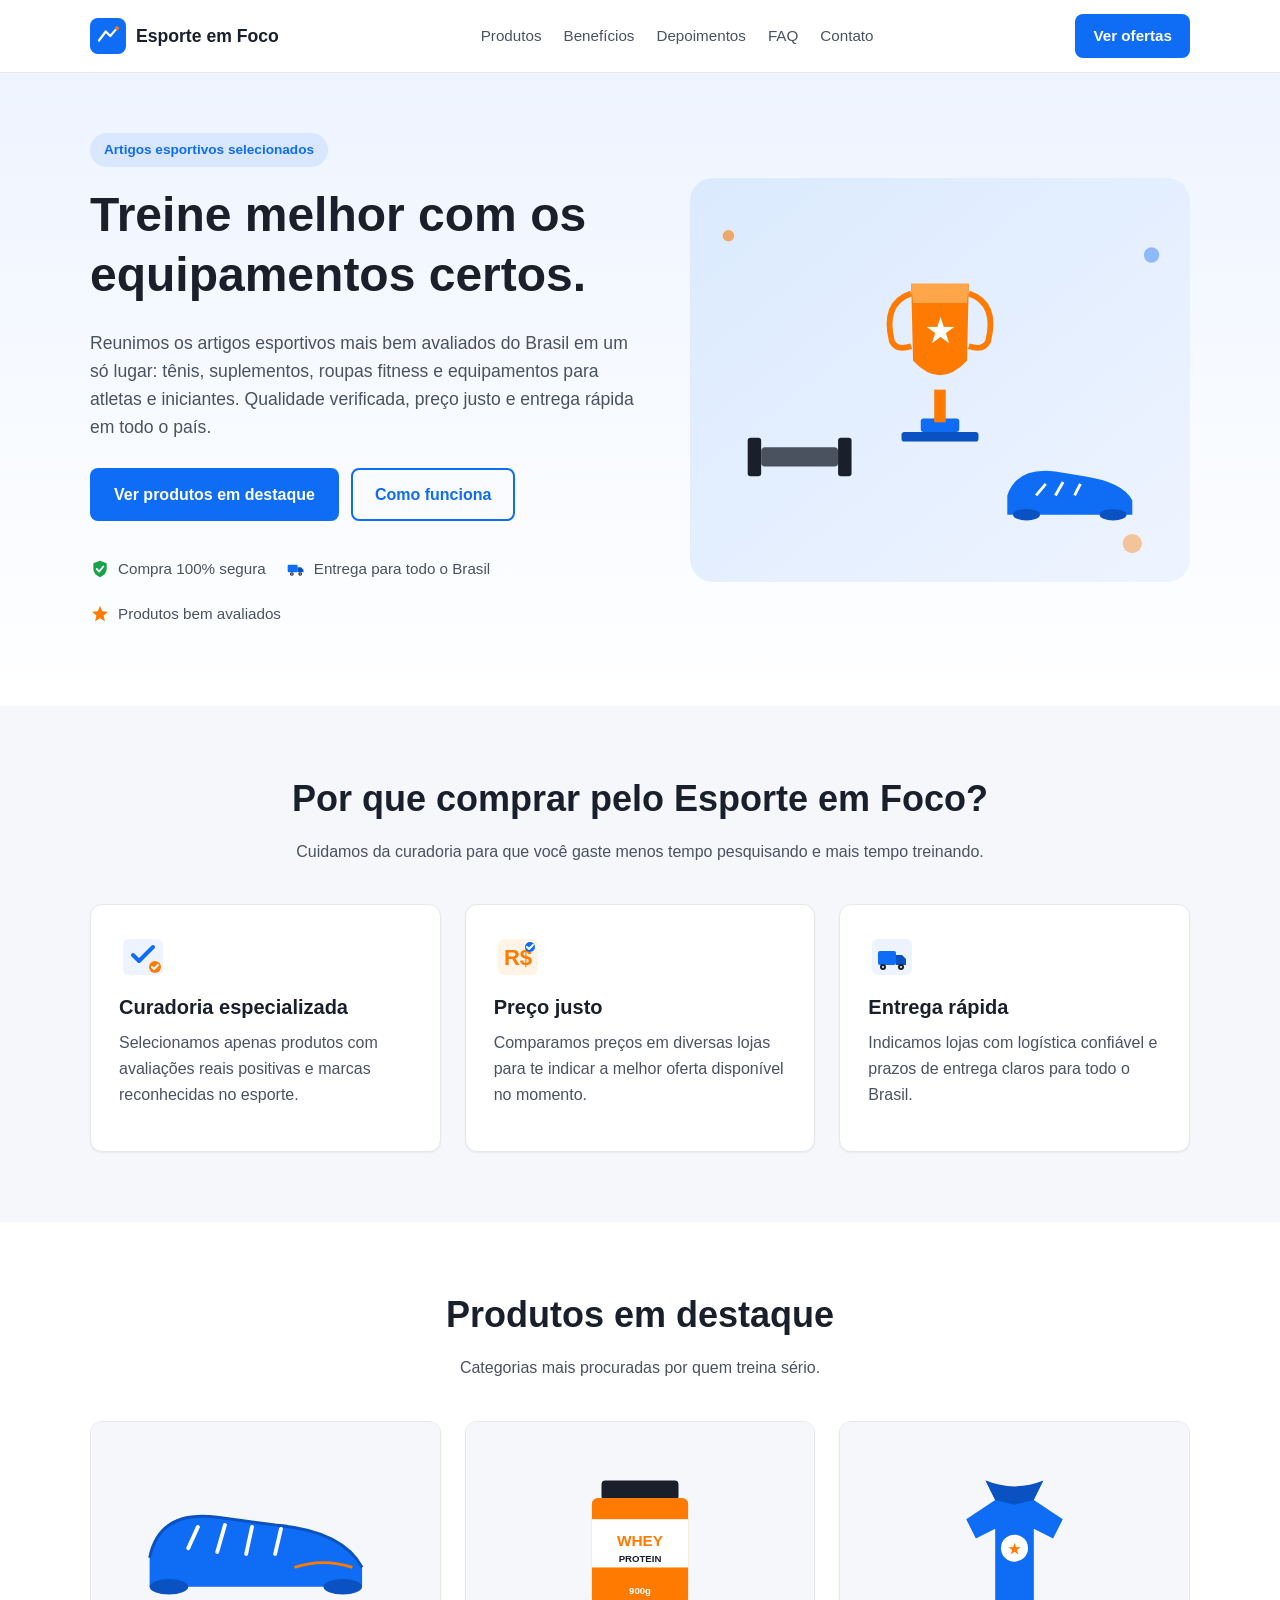
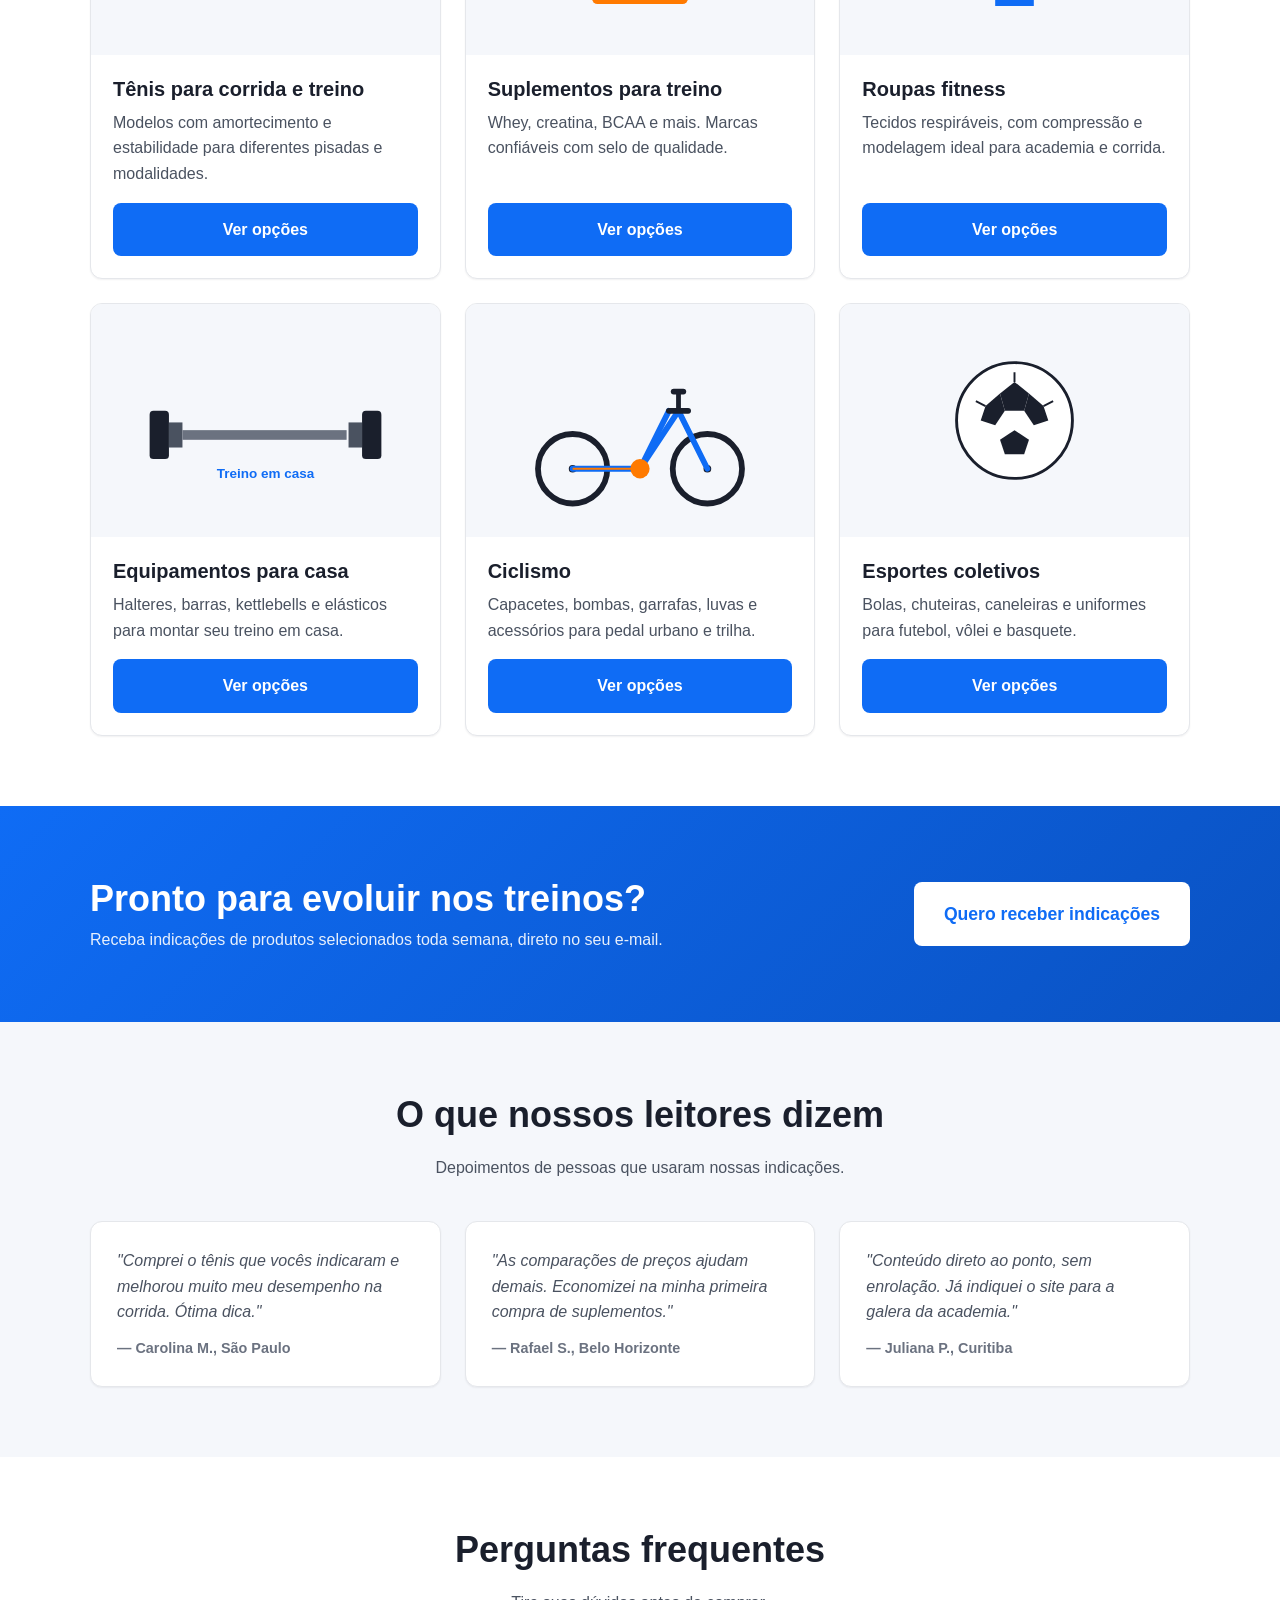
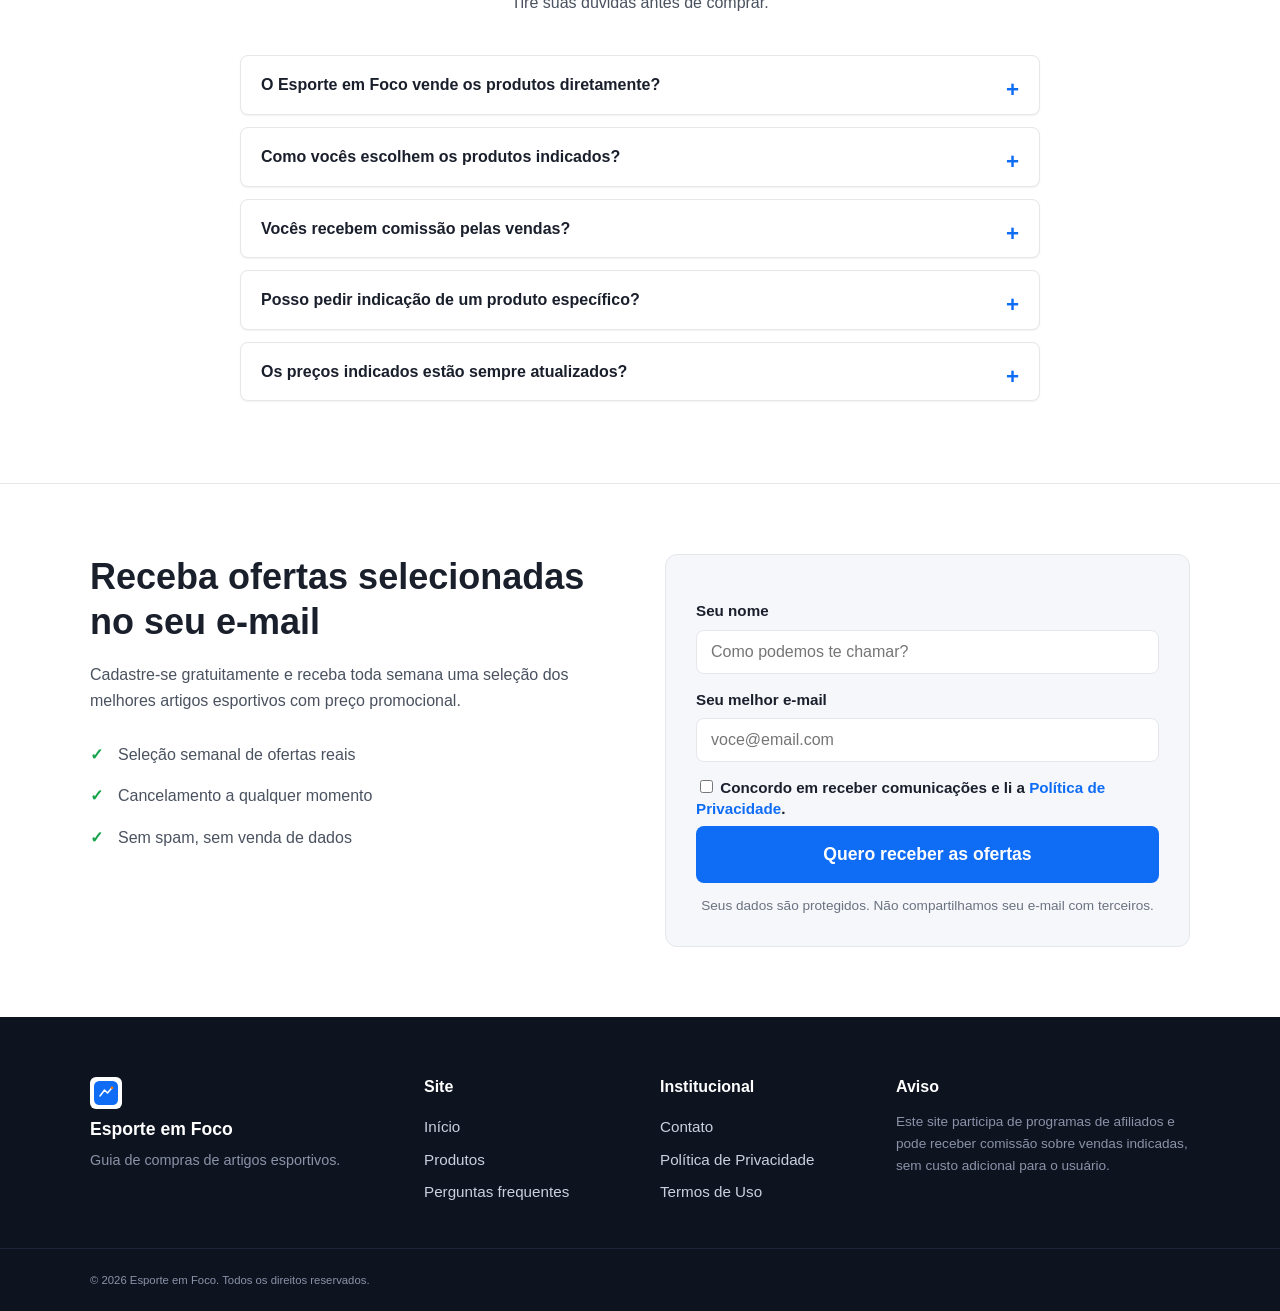
==== index.html @ 02af9ff3 "first version" ====
<!DOCTYPE html>
<html lang="pt-BR">
<head>
    <meta charset="UTF-8">
    <meta name="viewport" content="width=device-width, initial-scale=1.0">
    <meta name="description" content="Encontre os melhores artigos esportivos com qualidade, preço justo e entrega rápida. Tênis, suplementos, roupas fitness e equipamentos para atletas e iniciantes.">
    <meta name="keywords" content="artigos esportivos, tênis esportivo, suplementos, roupas fitness, equipamentos academia, material esportivo">
    <meta name="author" content="Esporte em Foco">
    <meta name="robots" content="index, follow">

    <meta property="og:title" content="Esporte em Foco — Artigos Esportivos com Qualidade e Preço Justo">
    <meta property="og:description" content="Tudo o que você precisa para treinar melhor. Tênis, suplementos, roupas fitness e equipamentos selecionados.">
    <meta property="og:type" content="website">
    <meta property="og:locale" content="pt_BR">

    <title>Esporte em Foco — Artigos Esportivos com Qualidade e Preço Justo</title>

    <link rel="icon" type="image/svg+xml" href="assets/images/favicon.svg">
    <link rel="stylesheet" href="assets/css/style.css">
</head>
<body>

    <header class="site-header">
        <div class="container header-inner">
            <a href="index.html" class="brand" aria-label="Esporte em Foco — página inicial">
                <img src="assets/images/logo.svg" alt="" class="brand-logo" width="36" height="36">
                <span class="brand-name">Esporte em Foco</span>
            </a>
            <nav class="main-nav" aria-label="Navegação principal">
                <a href="#produtos">Produtos</a>
                <a href="#beneficios">Benefícios</a>
                <a href="#depoimentos">Depoimentos</a>
                <a href="#faq">FAQ</a>
                <a href="contato.html">Contato</a>
            </nav>
            <a href="#produtos" class="btn btn-primary btn-sm header-cta">Ver ofertas</a>
        </div>
    </header>

    <main>

        <section class="hero">
            <div class="container hero-inner">
                <div class="hero-text">
                    <span class="eyebrow">Artigos esportivos selecionados</span>
                    <h1>Treine melhor com os equipamentos certos.</h1>
                    <p class="hero-subtitle">
                        Reunimos os artigos esportivos mais bem avaliados do Brasil em um só lugar:
                        tênis, suplementos, roupas fitness e equipamentos para atletas e iniciantes.
                        Qualidade verificada, preço justo e entrega rápida em todo o país.
                    </p>
                    <div class="hero-actions">
                        <a href="#produtos" class="btn btn-primary">Ver produtos em destaque</a>
                        <a href="#beneficios" class="btn btn-ghost">Como funciona</a>
                    </div>
                    <ul class="hero-badges">
                        <li>
                            <img src="assets/images/badge-shield.svg" alt="" width="20" height="20">
                            Compra 100% segura
                        </li>
                        <li>
                            <img src="assets/images/badge-truck.svg" alt="" width="20" height="20">
                            Entrega para todo o Brasil
                        </li>
                        <li>
                            <img src="assets/images/badge-star.svg" alt="" width="20" height="20">
                            Produtos bem avaliados
                        </li>
                    </ul>
                </div>
                <div class="hero-image" aria-hidden="true">
                    <img src="assets/images/hero-illustration.svg" alt="" width="520" height="420">
                </div>
            </div>
        </section>

        <section id="beneficios" class="benefits">
            <div class="container">
                <div class="section-head">
                    <h2>Por que comprar pelo Esporte em Foco?</h2>
                    <p>Cuidamos da curadoria para que você gaste menos tempo pesquisando e mais tempo treinando.</p>
                </div>
                <div class="grid grid-3">
                    <article class="card">
                        <img src="assets/images/icon-curadoria.svg" alt="" class="card-icon" width="48" height="48">
                        <h3>Curadoria especializada</h3>
                        <p>Selecionamos apenas produtos com avaliações reais positivas e marcas reconhecidas no esporte.</p>
                    </article>
                    <article class="card">
                        <img src="assets/images/icon-preco.svg" alt="" class="card-icon" width="48" height="48">
                        <h3>Preço justo</h3>
                        <p>Comparamos preços em diversas lojas para te indicar a melhor oferta disponível no momento.</p>
                    </article>
                    <article class="card">
                        <img src="assets/images/icon-entrega.svg" alt="" class="card-icon" width="48" height="48">
                        <h3>Entrega rápida</h3>
                        <p>Indicamos lojas com logística confiável e prazos de entrega claros para todo o Brasil.</p>
                    </article>
                </div>
            </div>
        </section>

        <section id="produtos" class="products">
            <div class="container">
                <div class="section-head">
                    <h2>Produtos em destaque</h2>
                    <p>Categorias mais procuradas por quem treina sério.</p>
                </div>
                <div class="grid grid-3">
                    <article class="product-card">
                        <div class="product-image">
                            <img src="assets/images/product-tenis.svg" alt="Ilustração de tênis esportivo" width="320" height="200">
                        </div>
                        <div class="product-body">
                            <h3>Tênis para corrida e treino</h3>
                            <p>Modelos com amortecimento e estabilidade para diferentes pisadas e modalidades.</p>
                            <a href="#contato" class="btn btn-primary btn-block">Ver opções</a>
                        </div>
                    </article>
                    <article class="product-card">
                        <div class="product-image">
                            <img src="assets/images/product-suplemento.svg" alt="Ilustração de pote de suplemento" width="320" height="200">
                        </div>
                        <div class="product-body">
                            <h3>Suplementos para treino</h3>
                            <p>Whey, creatina, BCAA e mais. Marcas confiáveis com selo de qualidade.</p>
                            <a href="#contato" class="btn btn-primary btn-block">Ver opções</a>
                        </div>
                    </article>
                    <article class="product-card">
                        <div class="product-image">
                            <img src="assets/images/product-roupa.svg" alt="Ilustração de camiseta esportiva" width="320" height="200">
                        </div>
                        <div class="product-body">
                            <h3>Roupas fitness</h3>
                            <p>Tecidos respiráveis, com compressão e modelagem ideal para academia e corrida.</p>
                            <a href="#contato" class="btn btn-primary btn-block">Ver opções</a>
                        </div>
                    </article>
                    <article class="product-card">
                        <div class="product-image">
                            <img src="assets/images/product-halter.svg" alt="Ilustração de halter" width="320" height="200">
                        </div>
                        <div class="product-body">
                            <h3>Equipamentos para casa</h3>
                            <p>Halteres, barras, kettlebells e elásticos para montar seu treino em casa.</p>
                            <a href="#contato" class="btn btn-primary btn-block">Ver opções</a>
                        </div>
                    </article>
                    <article class="product-card">
                        <div class="product-image">
                            <img src="assets/images/product-bike.svg" alt="Ilustração de bicicleta" width="320" height="200">
                        </div>
                        <div class="product-body">
                            <h3>Ciclismo</h3>
                            <p>Capacetes, bombas, garrafas, luvas e acessórios para pedal urbano e trilha.</p>
                            <a href="#contato" class="btn btn-primary btn-block">Ver opções</a>
                        </div>
                    </article>
                    <article class="product-card">
                        <div class="product-image">
                            <img src="assets/images/product-bola.svg" alt="Ilustração de bola esportiva" width="320" height="200">
                        </div>
                        <div class="product-body">
                            <h3>Esportes coletivos</h3>
                            <p>Bolas, chuteiras, caneleiras e uniformes para futebol, vôlei e basquete.</p>
                            <a href="#contato" class="btn btn-primary btn-block">Ver opções</a>
                        </div>
                    </article>
                </div>
            </div>
        </section>

        <section class="cta-banner">
            <div class="container cta-inner">
                <div>
                    <h2>Pronto para evoluir nos treinos?</h2>
                    <p>Receba indicações de produtos selecionados toda semana, direto no seu e-mail.</p>
                </div>
                <a href="#contato" class="btn btn-primary btn-lg">Quero receber indicações</a>
            </div>
        </section>

        <section id="depoimentos" class="testimonials">
            <div class="container">
                <div class="section-head">
                    <h2>O que nossos leitores dizem</h2>
                    <p>Depoimentos de pessoas que usaram nossas indicações.</p>
                </div>
                <div class="grid grid-3">
                    <blockquote class="testimonial">
                        <p>"Comprei o tênis que vocês indicaram e melhorou muito meu desempenho na corrida. Ótima dica."</p>
                        <footer>— Carolina M., São Paulo</footer>
                    </blockquote>
                    <blockquote class="testimonial">
                        <p>"As comparações de preços ajudam demais. Economizei na minha primeira compra de suplementos."</p>
                        <footer>— Rafael S., Belo Horizonte</footer>
                    </blockquote>
                    <blockquote class="testimonial">
                        <p>"Conteúdo direto ao ponto, sem enrolação. Já indiquei o site para a galera da academia."</p>
                        <footer>— Juliana P., Curitiba</footer>
                    </blockquote>
                </div>
            </div>
        </section>

        <section id="faq" class="faq">
            <div class="container">
                <div class="section-head">
                    <h2>Perguntas frequentes</h2>
                    <p>Tire suas dúvidas antes de comprar.</p>
                </div>
                <div class="faq-list">
                    <details>
                        <summary>O Esporte em Foco vende os produtos diretamente?</summary>
                        <p>Não. Funcionamos como um guia de compras: indicamos lojas parceiras confiáveis. A compra é feita no site da loja escolhida, com toda a segurança e garantia oferecida por ela.</p>
                    </details>
                    <details>
                        <summary>Como vocês escolhem os produtos indicados?</summary>
                        <p>Avaliamos reputação da marca, avaliações de outros consumidores, custo-benefício e prazo de entrega. Apenas produtos que passam por esses critérios entram na nossa lista.</p>
                    </details>
                    <details>
                        <summary>Vocês recebem comissão pelas vendas?</summary>
                        <p>Sim. Quando você compra através de um de nossos links, podemos receber uma comissão da loja parceira, sem custo adicional para você. Isso nos ajuda a manter o site atualizado.</p>
                    </details>
                    <details>
                        <summary>Posso pedir indicação de um produto específico?</summary>
                        <p>Pode sim. Use a nossa <a href="contato.html">página de contato</a> para enviar sua dúvida ou pedido. Respondemos em até dois dias úteis.</p>
                    </details>
                    <details>
                        <summary>Os preços indicados estão sempre atualizados?</summary>
                        <p>Atualizamos com frequência, mas o preço final pode mudar conforme estoque e promoções da loja. Sempre confirme o valor antes de finalizar a compra.</p>
                    </details>
                </div>
            </div>
        </section>

        <section id="contato" class="lead-form">
            <div class="container lead-form-inner">
                <div class="lead-form-text">
                    <h2>Receba ofertas selecionadas no seu e-mail</h2>
                    <p>Cadastre-se gratuitamente e receba toda semana uma seleção dos melhores artigos esportivos com preço promocional.</p>
                    <ul class="checklist">
                        <li>Seleção semanal de ofertas reais</li>
                        <li>Cancelamento a qualquer momento</li>
                        <li>Sem spam, sem venda de dados</li>
                    </ul>
                </div>
                <form class="lead-form-fields" id="leadForm" novalidate>
                    <label for="nome">Seu nome</label>
                    <input type="text" id="nome" name="nome" placeholder="Como podemos te chamar?" required>

                    <label for="email">Seu melhor e-mail</label>
                    <input type="email" id="email" name="email" placeholder="voce@email.com" required>

                    <label class="consent">
                        <input type="checkbox" id="consent" name="consent" required>
                        <span>Concordo em receber comunicações e li a <a href="politica-de-privacidade.html">Política de Privacidade</a>.</span>
                    </label>

                    <button type="submit" class="btn btn-primary btn-block btn-lg">Quero receber as ofertas</button>
                    <p class="form-note">Seus dados são protegidos. Não compartilhamos seu e-mail com terceiros.</p>
                </form>
            </div>
        </section>

    </main>

    <footer class="site-footer">
        <div class="container footer-inner">
            <div class="footer-brand">
                <img src="assets/images/logo.svg" alt="" width="32" height="32">
                <span>Esporte em Foco</span>
                <p class="footer-tag">Guia de compras de artigos esportivos.</p>
            </div>
            <div class="footer-links">
                <h4>Site</h4>
                <a href="index.html">Início</a>
                <a href="#produtos">Produtos</a>
                <a href="#faq">Perguntas frequentes</a>
            </div>
            <div class="footer-links">
                <h4>Institucional</h4>
                <a href="contato.html">Contato</a>
                <a href="politica-de-privacidade.html">Política de Privacidade</a>
                <a href="termos-de-uso.html">Termos de Uso</a>
            </div>
            <div class="footer-links">
                <h4>Aviso</h4>
                <p class="footer-disclaimer">Este site participa de programas de afiliados e pode receber comissão sobre vendas indicadas, sem custo adicional para o usuário.</p>
            </div>
        </div>
        <div class="footer-bottom">
            <div class="container">
                <small>&copy; <span id="year">2026</span> Esporte em Foco. Todos os direitos reservados.</small>
            </div>
        </div>
    </footer>

    <script src="assets/js/main.js"></script>
</body>
</html>
---- assets/css/style.css ----
:root {
    --color-primary: #0f6cf5;
    --color-primary-dark: #0a52c2;
    --color-accent: #ff7a00;
    --color-text: #1a1f2c;
    --color-text-soft: #4a5260;
    --color-muted: #6b7280;
    --color-bg: #ffffff;
    --color-bg-alt: #f5f7fb;
    --color-border: #e5e7eb;
    --color-success: #16a34a;
    --shadow-sm: 0 1px 2px rgba(15, 23, 42, 0.06);
    --shadow-md: 0 6px 20px rgba(15, 23, 42, 0.08);
    --radius: 12px;
    --radius-sm: 8px;
    --container: 1140px;
    --font-sans: -apple-system, BlinkMacSystemFont, "Segoe UI", Roboto, Oxygen, Ubuntu, Cantarell, "Helvetica Neue", Arial, sans-serif;
}

* {
    box-sizing: border-box;
}

html {
    scroll-behavior: smooth;
}

body {
    margin: 0;
    font-family: var(--font-sans);
    color: var(--color-text);
    background: var(--color-bg);
    line-height: 1.6;
    -webkit-font-smoothing: antialiased;
}

img {
    max-width: 100%;
    height: auto;
    display: block;
}

a {
    color: var(--color-primary);
    text-decoration: none;
}

a:hover {
    text-decoration: underline;
}

h1, h2, h3, h4 {
    color: var(--color-text);
    line-height: 1.25;
    margin: 0 0 0.5em;
}

h1 { font-size: clamp(2rem, 4vw, 3rem); }
h2 { font-size: clamp(1.6rem, 3vw, 2.25rem); }
h3 { font-size: 1.25rem; }

p {
    margin: 0 0 1em;
    color: var(--color-text-soft);
}

.container {
    width: 100%;
    max-width: var(--container);
    margin: 0 auto;
    padding: 0 20px;
}

/* ============ Buttons ============ */
.btn {
    display: inline-block;
    padding: 12px 22px;
    border-radius: var(--radius-sm);
    font-weight: 600;
    text-align: center;
    cursor: pointer;
    border: 2px solid transparent;
    transition: transform 0.1s ease, box-shadow 0.2s ease, background 0.2s ease;
    font-size: 1rem;
}

.btn:hover { text-decoration: none; }

.btn-primary {
    background: var(--color-primary);
    color: #fff;
}

.btn-primary:hover {
    background: var(--color-primary-dark);
    box-shadow: var(--shadow-md);
}

.btn-ghost {
    background: transparent;
    color: var(--color-primary);
    border-color: var(--color-primary);
}

.btn-ghost:hover {
    background: var(--color-primary);
    color: #fff;
}

.btn-block { display: block; width: 100%; }
.btn-sm { padding: 8px 16px; font-size: 0.95rem; }
.btn-lg { padding: 16px 28px; font-size: 1.1rem; }

/* ============ Header ============ */
.site-header {
    position: sticky;
    top: 0;
    background: rgba(255, 255, 255, 0.95);
    backdrop-filter: blur(8px);
    border-bottom: 1px solid var(--color-border);
    z-index: 50;
}

.header-inner {
    display: flex;
    align-items: center;
    justify-content: space-between;
    gap: 16px;
    padding-top: 14px;
    padding-bottom: 14px;
}

.brand {
    display: flex;
    align-items: center;
    gap: 10px;
    color: var(--color-text);
    font-weight: 700;
    font-size: 1.1rem;
}

.brand:hover { text-decoration: none; }

.main-nav {
    display: flex;
    gap: 22px;
}

.main-nav a {
    color: var(--color-text-soft);
    font-weight: 500;
    font-size: 0.95rem;
}

.main-nav a:hover { color: var(--color-primary); }

@media (max-width: 768px) {
    .main-nav { display: none; }
}

/* ============ Hero ============ */
.hero {
    padding: 60px 0 80px;
    background: linear-gradient(180deg, #eef4ff 0%, #ffffff 100%);
}

.hero-inner {
    display: grid;
    grid-template-columns: 1.1fr 1fr;
    gap: 50px;
    align-items: center;
}

.eyebrow {
    display: inline-block;
    background: rgba(15, 108, 245, 0.1);
    color: var(--color-primary);
    padding: 6px 14px;
    border-radius: 999px;
    font-weight: 600;
    font-size: 0.85rem;
    margin-bottom: 18px;
}

.hero-subtitle {
    font-size: 1.1rem;
    color: var(--color-text-soft);
    max-width: 560px;
}

.hero-actions {
    display: flex;
    gap: 12px;
    margin-top: 26px;
    flex-wrap: wrap;
}

.hero-badges {
    list-style: none;
    padding: 0;
    margin: 36px 0 0;
    display: flex;
    flex-wrap: wrap;
    gap: 20px;
    color: var(--color-text-soft);
    font-size: 0.95rem;
}

.hero-badges li {
    display: flex;
    align-items: center;
    gap: 8px;
}

.hero-image img {
    width: 100%;
    max-width: 520px;
    margin-left: auto;
}

@media (max-width: 900px) {
    .hero-inner {
        grid-template-columns: 1fr;
        gap: 30px;
    }
    .hero-image img { margin: 0 auto; }
}

/* ============ Section heads ============ */
.section-head {
    text-align: center;
    max-width: 720px;
    margin: 0 auto 40px;
}

section {
    padding: 70px 0;
}

/* ============ Grids ============ */
.grid {
    display: grid;
    gap: 24px;
}

.grid-3 {
    grid-template-columns: repeat(3, 1fr);
}

@media (max-width: 900px) {
    .grid-3 { grid-template-columns: repeat(2, 1fr); }
}

@media (max-width: 600px) {
    .grid-3 { grid-template-columns: 1fr; }
}

/* ============ Cards (benefits) ============ */
.benefits { background: var(--color-bg-alt); }

.card {
    background: #fff;
    padding: 28px;
    border-radius: var(--radius);
    box-shadow: var(--shadow-sm);
    border: 1px solid var(--color-border);
}

.card-icon { margin-bottom: 14px; }

/* ============ Product cards ============ */
.product-card {
    background: #fff;
    border-radius: var(--radius);
    overflow: hidden;
    border: 1px solid var(--color-border);
    box-shadow: var(--shadow-sm);
    display: flex;
    flex-direction: column;
    transition: transform 0.15s ease, box-shadow 0.2s ease;
}

.product-card:hover {
    transform: translateY(-4px);
    box-shadow: var(--shadow-md);
}

.product-image {
    background: var(--color-bg-alt);
    aspect-ratio: 16 / 10;
    display: flex;
    align-items: center;
    justify-content: center;
    padding: 20px;
}

.product-image img { max-height: 100%; }

.product-body {
    padding: 22px;
    display: flex;
    flex-direction: column;
    flex: 1;
}

.product-body h3 { margin-bottom: 8px; }
.product-body p { flex: 1; }

/* ============ CTA banner ============ */
.cta-banner {
    background: linear-gradient(135deg, var(--color-primary) 0%, #0a52c2 100%);
    color: #fff;
}

.cta-inner {
    display: flex;
    align-items: center;
    justify-content: space-between;
    gap: 30px;
    flex-wrap: wrap;
}

.cta-banner h2, .cta-banner p { color: #fff; }
.cta-banner h2 { margin-bottom: 6px; }
.cta-banner p { margin: 0; opacity: 0.9; }

.cta-banner .btn-primary {
    background: #fff;
    color: var(--color-primary);
}

.cta-banner .btn-primary:hover {
    background: var(--color-bg-alt);
}

/* ============ Testimonials ============ */
.testimonials { background: var(--color-bg-alt); }

.testimonial {
    background: #fff;
    margin: 0;
    padding: 26px;
    border-radius: var(--radius);
    border: 1px solid var(--color-border);
    box-shadow: var(--shadow-sm);
}

.testimonial p {
    font-style: italic;
    margin-bottom: 12px;
}

.testimonial footer {
    color: var(--color-muted);
    font-size: 0.9rem;
    font-weight: 600;
}

/* ============ FAQ ============ */
.faq-list {
    max-width: 800px;
    margin: 0 auto;
}

.faq-list details {
    background: #fff;
    border: 1px solid var(--color-border);
    border-radius: var(--radius-sm);
    padding: 16px 20px;
    margin-bottom: 12px;
    box-shadow: var(--shadow-sm);
}

.faq-list summary {
    cursor: pointer;
    font-weight: 600;
    color: var(--color-text);
    list-style: none;
    position: relative;
    padding-right: 28px;
}

.faq-list summary::after {
    content: "+";
    position: absolute;
    right: 0;
    top: 0;
    font-size: 1.4rem;
    color: var(--color-primary);
    transition: transform 0.2s ease;
}

.faq-list details[open] summary::after {
    content: "−";
}

.faq-list details p {
    margin-top: 12px;
    margin-bottom: 0;
}

/* ============ Lead form ============ */
.lead-form {
    background: #fff;
    border-top: 1px solid var(--color-border);
}

.lead-form-inner {
    display: grid;
    grid-template-columns: 1fr 1fr;
    gap: 50px;
    align-items: start;
}

@media (max-width: 800px) {
    .lead-form-inner { grid-template-columns: 1fr; gap: 30px; }
}

.checklist {
    list-style: none;
    padding: 0;
    margin: 20px 0 0;
}

.checklist li {
    padding: 8px 0 8px 28px;
    position: relative;
    color: var(--color-text-soft);
}

.checklist li::before {
    content: "✓";
    position: absolute;
    left: 0;
    top: 8px;
    color: var(--color-success);
    font-weight: 700;
}

.lead-form-fields {
    background: var(--color-bg-alt);
    padding: 30px;
    border-radius: var(--radius);
    border: 1px solid var(--color-border);
}

.lead-form-fields label {
    display: block;
    font-weight: 600;
    color: var(--color-text);
    margin: 14px 0 6px;
    font-size: 0.95rem;
}

.lead-form-fields input[type="text"],
.lead-form-fields input[type="email"] {
    width: 100%;
    padding: 12px 14px;
    border: 1px solid var(--color-border);
    border-radius: var(--radius-sm);
    font-size: 1rem;
    font-family: inherit;
}

.lead-form-fields input:focus {
    outline: none;
    border-color: var(--color-primary);
    box-shadow: 0 0 0 3px rgba(15, 108, 245, 0.15);
}

.consent {
    display: flex;
    gap: 8px;
    align-items: flex-start;
    margin: 18px 0;
    font-weight: 400;
    font-size: 0.9rem;
    color: var(--color-text-soft);
    line-height: 1.4;
}

.consent input { margin-top: 4px; }

.form-note {
    font-size: 0.85rem;
    color: var(--color-muted);
    text-align: center;
    margin-top: 12px;
    margin-bottom: 0;
}

.form-success {
    background: #ecfdf5;
    border: 1px solid #a7f3d0;
    color: #065f46;
    padding: 14px;
    border-radius: var(--radius-sm);
    margin-top: 16px;
    font-weight: 500;
}

/* ============ Footer ============ */
.site-footer {
    background: #0e1320;
    color: #c9d1de;
    padding: 60px 0 0;
    margin-top: 0;
}

.footer-inner {
    display: grid;
    grid-template-columns: 1.5fr 1fr 1fr 1.5fr;
    gap: 40px;
}

@media (max-width: 800px) {
    .footer-inner { grid-template-columns: 1fr 1fr; }
}

@media (max-width: 500px) {
    .footer-inner { grid-template-columns: 1fr; }
}

.footer-brand {
    display: flex;
    flex-direction: column;
    gap: 6px;
}

.footer-brand img { background: #fff; padding: 4px; border-radius: 6px; }

.footer-brand span {
    font-weight: 700;
    color: #fff;
    font-size: 1.1rem;
}

.footer-tag {
    color: #8a93a8;
    font-size: 0.9rem;
    margin: 0;
}

.footer-links h4 {
    color: #fff;
    font-size: 1rem;
    margin-bottom: 14px;
}

.footer-links a {
    display: block;
    color: #c9d1de;
    padding: 4px 0;
    font-size: 0.95rem;
}

.footer-links a:hover { color: #fff; }

.footer-disclaimer {
    color: #8a93a8;
    font-size: 0.85rem;
    margin: 0;
}

.footer-bottom {
    margin-top: 40px;
    padding: 20px 0;
    border-top: 1px solid #1d2538;
    color: #8a93a8;
    font-size: 0.85rem;
}

/* ============ Legal pages ============ */
.legal-page {
    padding: 60px 0;
}

.legal-page .container {
    max-width: 820px;
}

.legal-page h1 { margin-bottom: 8px; }
.legal-page .updated { color: var(--color-muted); font-size: 0.9rem; margin-bottom: 30px; }
.legal-page h2 { margin-top: 36px; font-size: 1.3rem; }
.legal-page ul { color: var(--color-text-soft); padding-left: 22px; }
.legal-page li { margin-bottom: 6px; }

/* ============ Thank you page ============ */
.thanks {
    padding: 80px 0;
    text-align: center;
}

.thanks .check {
    width: 80px;
    height: 80px;
    margin: 0 auto 24px;
    background: #ecfdf5;
    border-radius: 50%;
    display: flex;
    align-items: center;
    justify-content: center;
    color: var(--color-success);
    font-size: 3rem;
    font-weight: 700;
}
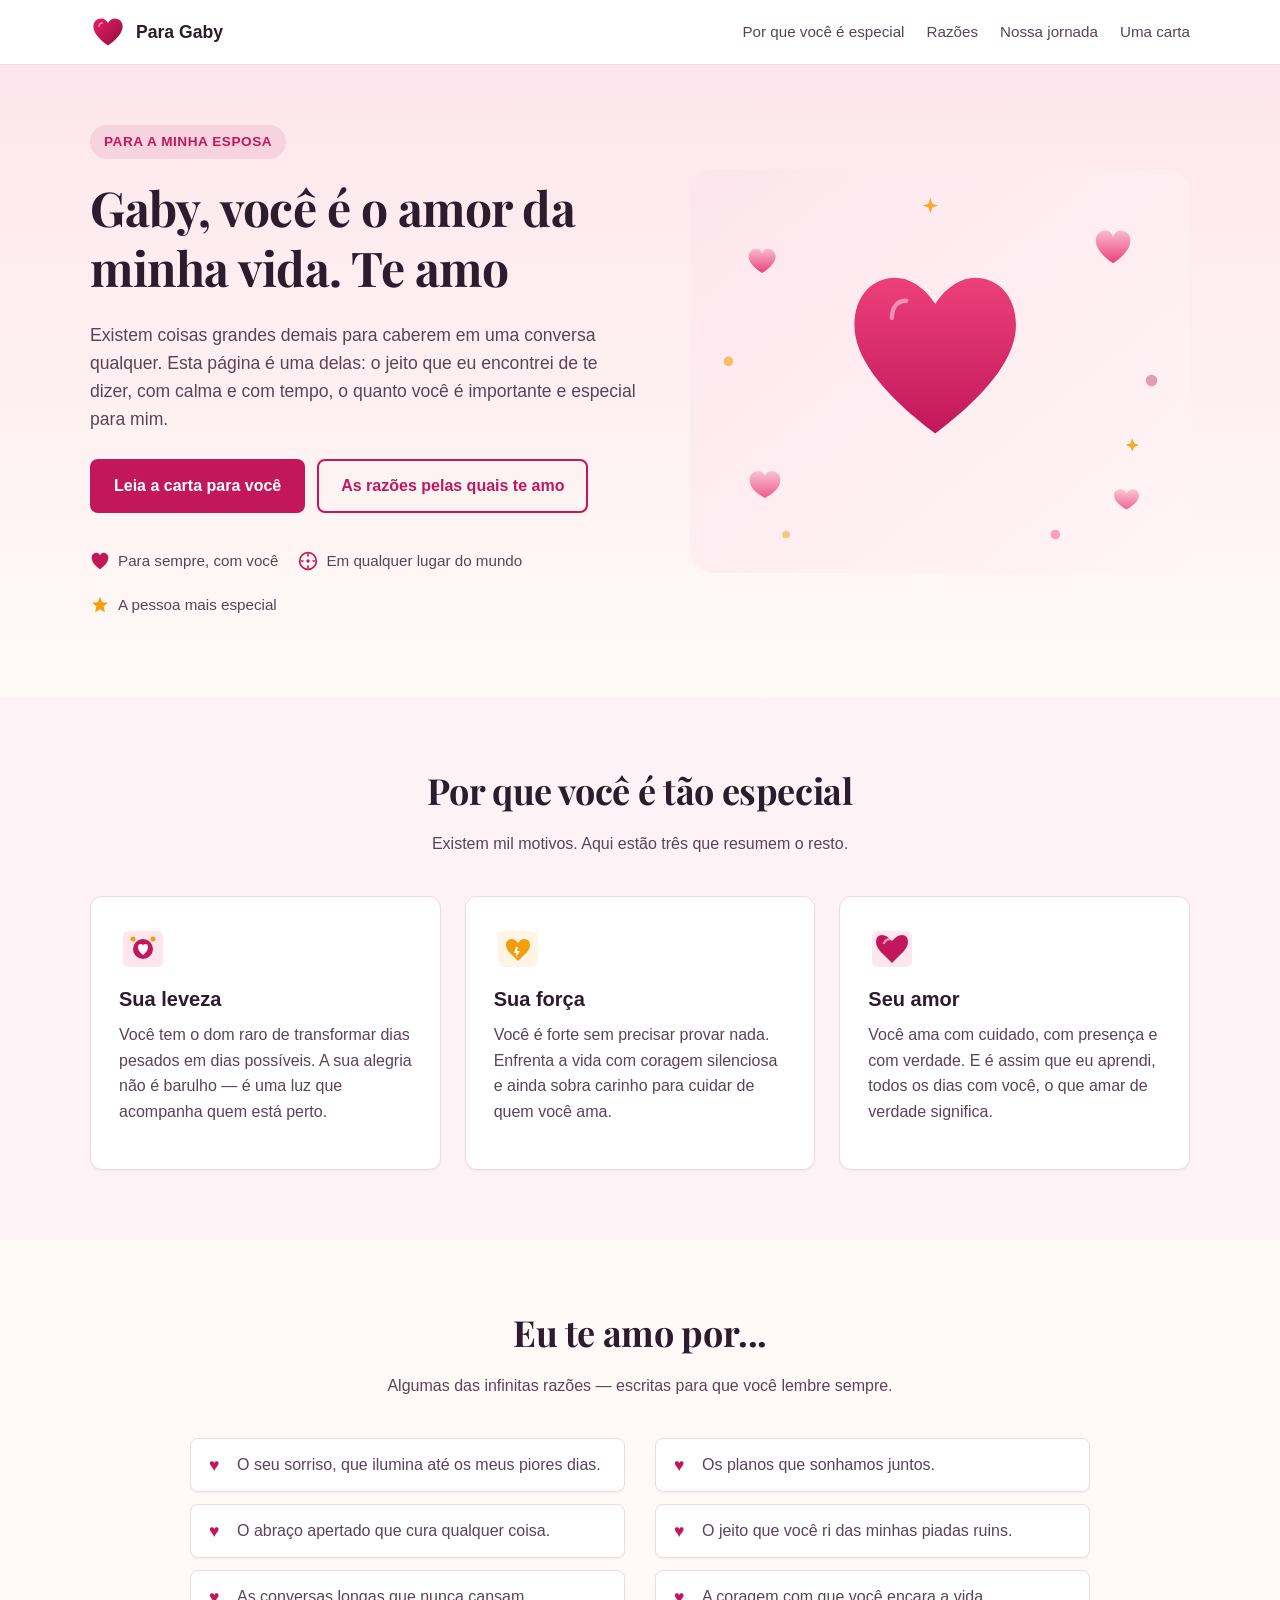
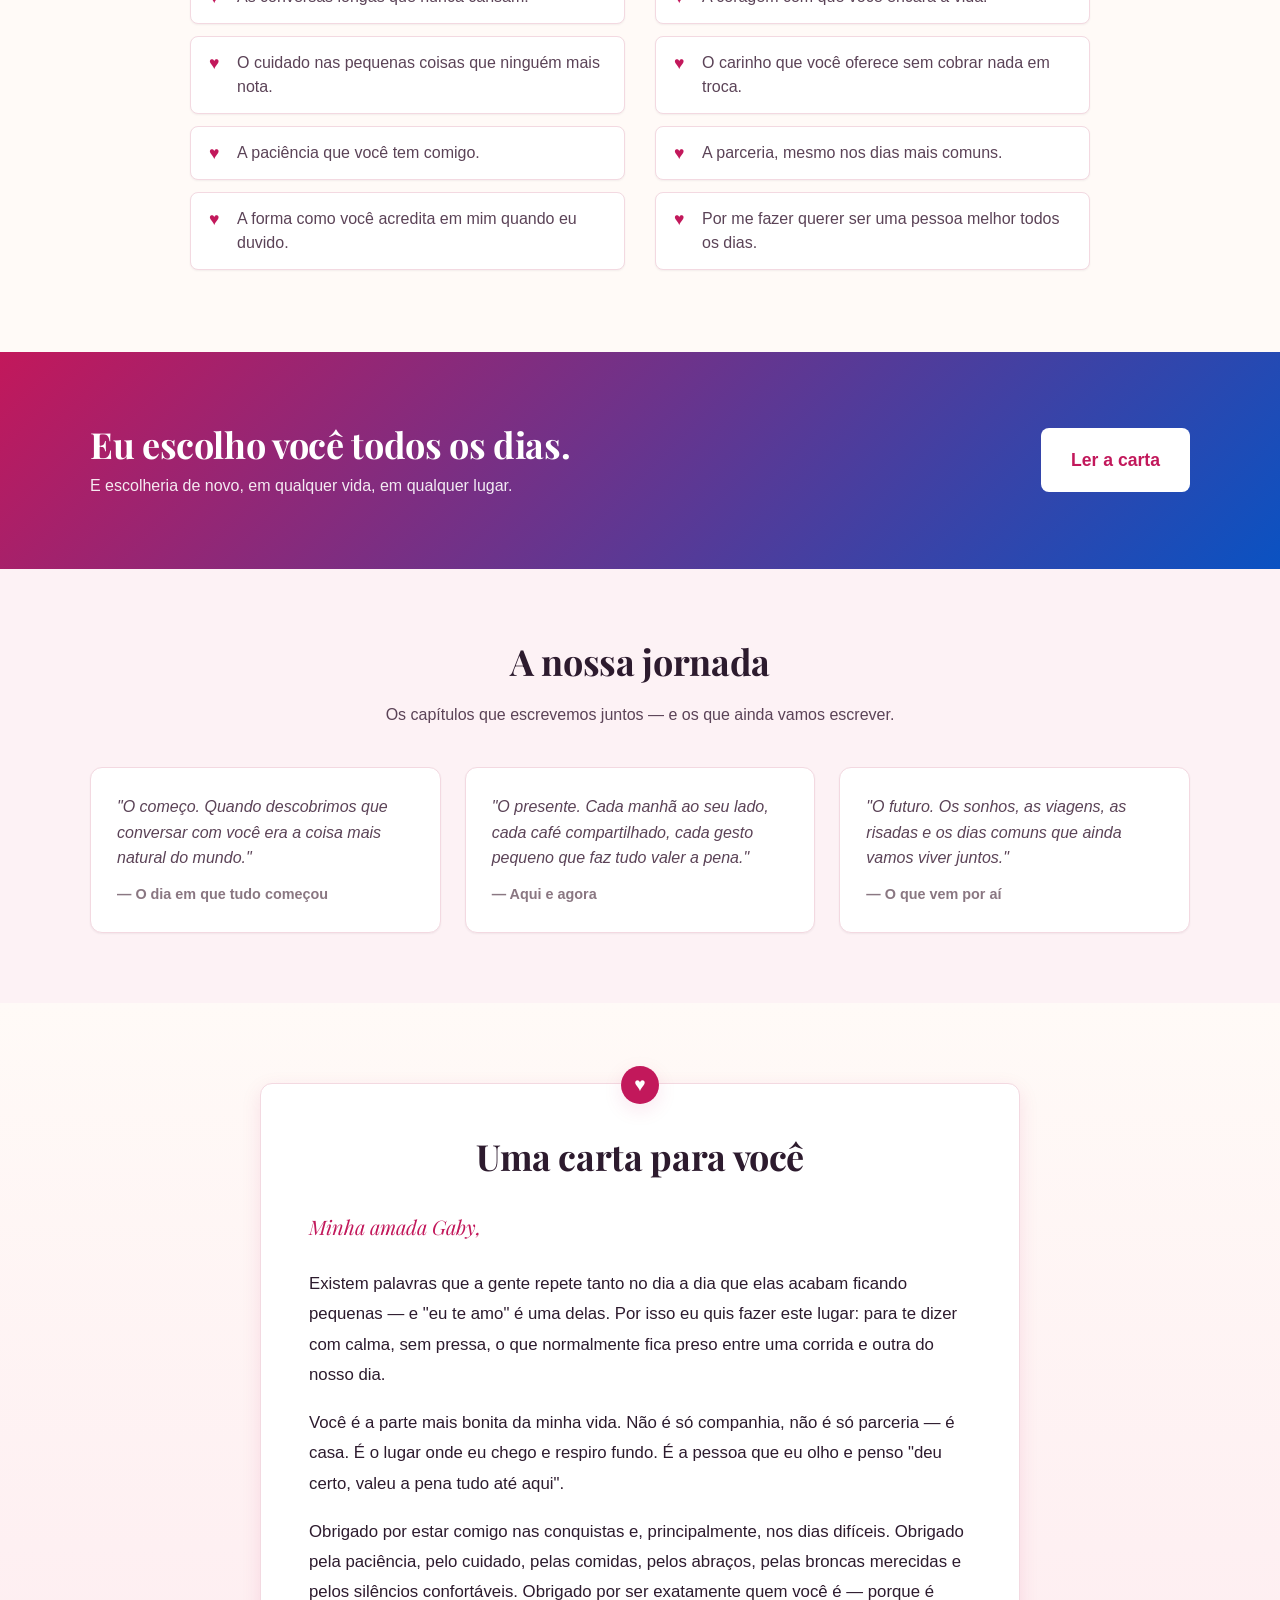
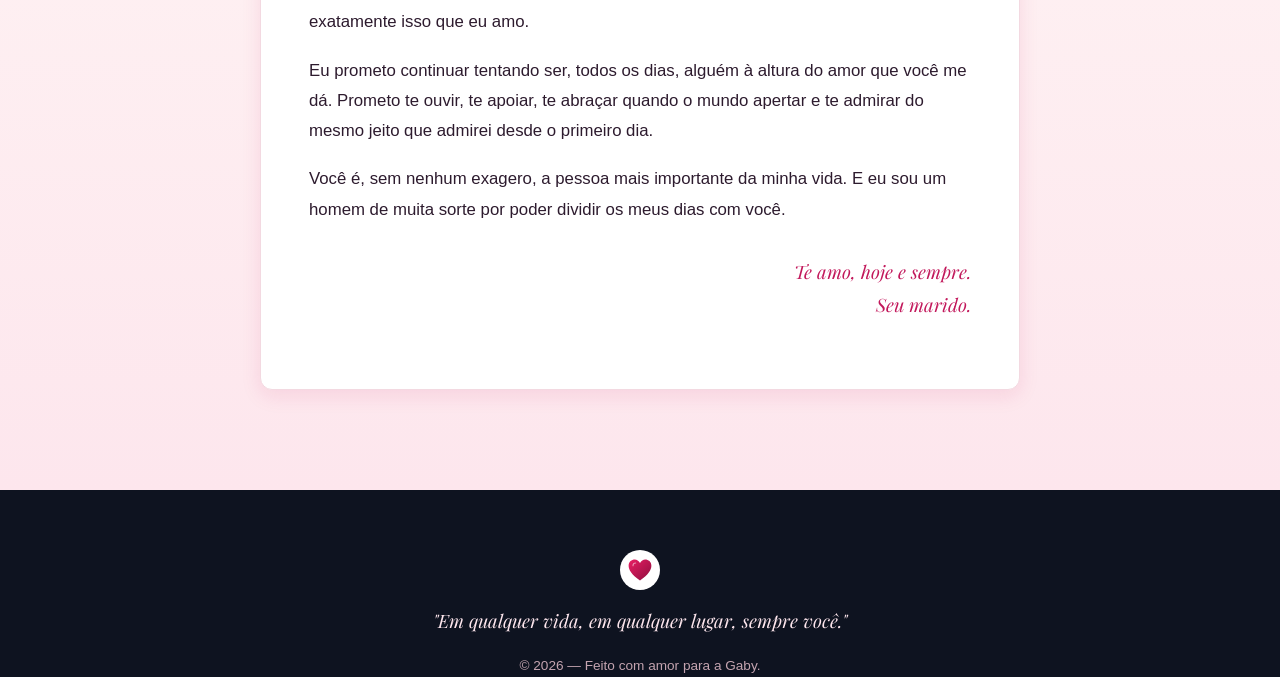
==== commit 3561a4a3: "teste de um novo deploy" ====
--- a/index.html
+++ b/index.html
@@ -3,37 +3,36 @@
 <head>
     <meta charset="UTF-8">
     <meta name="viewport" content="width=device-width, initial-scale=1.0">
-    <meta name="description" content="Encontre os melhores artigos esportivos com qualidade, preço justo e entrega rápida. Tênis, suplementos, roupas fitness e equipamentos para atletas e iniciantes.">
-    <meta name="keywords" content="artigos esportivos, tênis esportivo, suplementos, roupas fitness, equipamentos academia, material esportivo">
-    <meta name="author" content="Esporte em Foco">
-    <meta name="robots" content="index, follow">
+    <meta name="description" content="Uma homenagem para Gaby — a mulher que tornou minha vida mais leve, mais bonita e mais feliz.">
+    <meta name="author" content="Para Gaby, com amor.">
 
-    <meta property="og:title" content="Esporte em Foco — Artigos Esportivos com Qualidade e Preço Justo">
-    <meta property="og:description" content="Tudo o que você precisa para treinar melhor. Tênis, suplementos, roupas fitness e equipamentos selecionados.">
+    <meta property="og:title" content="Para a Gaby, com todo o meu amor">
+    <meta property="og:description" content="Uma homenagem para a mulher mais especial da minha vida.">
     <meta property="og:type" content="website">
     <meta property="og:locale" content="pt_BR">
 
-    <title>Esporte em Foco — Artigos Esportivos com Qualidade e Preço Justo</title>
+    <title>Para a Gaby — Com todo o meu amor</title>
 
     <link rel="icon" type="image/svg+xml" href="assets/images/favicon.svg">
+    <link rel="preconnect" href="https://fonts.googleapis.com">
+    <link rel="preconnect" href="https://fonts.gstatic.com" crossorigin>
+    <link rel="stylesheet" href="https://fonts.googleapis.com/css2?family=Playfair+Display:ital,wght@0,500;0,700;1,500&display=swap">
     <link rel="stylesheet" href="assets/css/style.css">
 </head>
 <body>
 
     <header class="site-header">
         <div class="container header-inner">
-            <a href="index.html" class="brand" aria-label="Esporte em Foco — página inicial">
+            <a href="index.html" class="brand" aria-label="Para Gaby — página inicial">
                 <img src="assets/images/logo.svg" alt="" class="brand-logo" width="36" height="36">
-                <span class="brand-name">Esporte em Foco</span>
+                <span class="brand-name">Para Gaby</span>
             </a>
             <nav class="main-nav" aria-label="Navegação principal">
-                <a href="#produtos">Produtos</a>
-                <a href="#beneficios">Benefícios</a>
-                <a href="#depoimentos">Depoimentos</a>
-                <a href="#faq">FAQ</a>
-                <a href="contato.html">Contato</a>
+                <a href="#especial">Por que você é especial</a>
+                <a href="#razoes">Razões</a>
+                <a href="#jornada">Nossa jornada</a>
+                <a href="#carta">Uma carta</a>
             </nav>
-            <a href="#produtos" class="btn btn-primary btn-sm header-cta">Ver ofertas</a>
         </div>
     </header>
 
@@ -42,29 +41,29 @@
         <section class="hero">
             <div class="container hero-inner">
                 <div class="hero-text">
-                    <span class="eyebrow">Artigos esportivos selecionados</span>
-                    <h1>Treine melhor com os equipamentos certos.</h1>
+                    <span class="eyebrow">Para a minha esposa</span>
+                    <h1>Gaby, você é o amor da minha vida. Te amo</h1>
                     <p class="hero-subtitle">
-                        Reunimos os artigos esportivos mais bem avaliados do Brasil em um só lugar:
-                        tênis, suplementos, roupas fitness e equipamentos para atletas e iniciantes.
-                        Qualidade verificada, preço justo e entrega rápida em todo o país.
+                        Existem coisas grandes demais para caberem em uma conversa qualquer.
+                        Esta página é uma delas: o jeito que eu encontrei de te dizer, com calma e
+                        com tempo, o quanto você é importante e especial para mim.
                     </p>
                     <div class="hero-actions">
-                        <a href="#produtos" class="btn btn-primary">Ver produtos em destaque</a>
-                        <a href="#beneficios" class="btn btn-ghost">Como funciona</a>
+                        <a href="#carta" class="btn btn-primary">Leia a carta para você</a>
+                        <a href="#razoes" class="btn btn-ghost">As razões pelas quais te amo</a>
                     </div>
                     <ul class="hero-badges">
                         <li>
                             <img src="assets/images/badge-shield.svg" alt="" width="20" height="20">
-                            Compra 100% segura
+                            Para sempre, com você
                         </li>
                         <li>
                             <img src="assets/images/badge-truck.svg" alt="" width="20" height="20">
-                            Entrega para todo o Brasil
+                            Em qualquer lugar do mundo
                         </li>
                         <li>
                             <img src="assets/images/badge-star.svg" alt="" width="20" height="20">
-                            Produtos bem avaliados
+                            A pessoa mais especial
                         </li>
                     </ul>
                 </div>
@@ -74,99 +73,55 @@
             </div>
         </section>
 
-        <section id="beneficios" class="benefits">
+        <section id="especial" class="benefits">
             <div class="container">
                 <div class="section-head">
-                    <h2>Por que comprar pelo Esporte em Foco?</h2>
-                    <p>Cuidamos da curadoria para que você gaste menos tempo pesquisando e mais tempo treinando.</p>
+                    <h2>Por que você é tão especial</h2>
+                    <p>Existem mil motivos. Aqui estão três que resumem o resto.</p>
                 </div>
                 <div class="grid grid-3">
                     <article class="card">
                         <img src="assets/images/icon-curadoria.svg" alt="" class="card-icon" width="48" height="48">
-                        <h3>Curadoria especializada</h3>
-                        <p>Selecionamos apenas produtos com avaliações reais positivas e marcas reconhecidas no esporte.</p>
+                        <h3>Sua leveza</h3>
+                        <p>Você tem o dom raro de transformar dias pesados em dias possíveis. A sua alegria não é barulho — é uma luz que acompanha quem está perto.</p>
                     </article>
                     <article class="card">
                         <img src="assets/images/icon-preco.svg" alt="" class="card-icon" width="48" height="48">
-                        <h3>Preço justo</h3>
-                        <p>Comparamos preços em diversas lojas para te indicar a melhor oferta disponível no momento.</p>
+                        <h3>Sua força</h3>
+                        <p>Você é forte sem precisar provar nada. Enfrenta a vida com coragem silenciosa e ainda sobra carinho para cuidar de quem você ama.</p>
                     </article>
                     <article class="card">
                         <img src="assets/images/icon-entrega.svg" alt="" class="card-icon" width="48" height="48">
-                        <h3>Entrega rápida</h3>
-                        <p>Indicamos lojas com logística confiável e prazos de entrega claros para todo o Brasil.</p>
+                        <h3>Seu amor</h3>
+                        <p>Você ama com cuidado, com presença e com verdade. E é assim que eu aprendi, todos os dias com você, o que amar de verdade significa.</p>
                     </article>
                 </div>
             </div>
         </section>
 
-        <section id="produtos" class="products">
+        <section id="razoes" class="reasons">
             <div class="container">
                 <div class="section-head">
-                    <h2>Produtos em destaque</h2>
-                    <p>Categorias mais procuradas por quem treina sério.</p>
+                    <h2>Eu te amo por...</h2>
+                    <p>Algumas das infinitas razões — escritas para que você lembre sempre.</p>
                 </div>
-                <div class="grid grid-3">
-                    <article class="product-card">
-                        <div class="product-image">
-                            <img src="assets/images/product-tenis.svg" alt="Ilustração de tênis esportivo" width="320" height="200">
-                        </div>
-                        <div class="product-body">
-                            <h3>Tênis para corrida e treino</h3>
-                            <p>Modelos com amortecimento e estabilidade para diferentes pisadas e modalidades.</p>
-                            <a href="#contato" class="btn btn-primary btn-block">Ver opções</a>
-                        </div>
-                    </article>
-                    <article class="product-card">
-                        <div class="product-image">
-                            <img src="assets/images/product-suplemento.svg" alt="Ilustração de pote de suplemento" width="320" height="200">
-                        </div>
-                        <div class="product-body">
-                            <h3>Suplementos para treino</h3>
-                            <p>Whey, creatina, BCAA e mais. Marcas confiáveis com selo de qualidade.</p>
-                            <a href="#contato" class="btn btn-primary btn-block">Ver opções</a>
-                        </div>
-                    </article>
-                    <article class="product-card">
-                        <div class="product-image">
-                            <img src="assets/images/product-roupa.svg" alt="Ilustração de camiseta esportiva" width="320" height="200">
-                        </div>
-                        <div class="product-body">
-                            <h3>Roupas fitness</h3>
-                            <p>Tecidos respiráveis, com compressão e modelagem ideal para academia e corrida.</p>
-                            <a href="#contato" class="btn btn-primary btn-block">Ver opções</a>
-                        </div>
-                    </article>
-                    <article class="product-card">
-                        <div class="product-image">
-                            <img src="assets/images/product-halter.svg" alt="Ilustração de halter" width="320" height="200">
-                        </div>
-                        <div class="product-body">
-                            <h3>Equipamentos para casa</h3>
-                            <p>Halteres, barras, kettlebells e elásticos para montar seu treino em casa.</p>
-                            <a href="#contato" class="btn btn-primary btn-block">Ver opções</a>
-                        </div>
-                    </article>
-                    <article class="product-card">
-                        <div class="product-image">
-                            <img src="assets/images/product-bike.svg" alt="Ilustração de bicicleta" width="320" height="200">
-                        </div>
-                        <div class="product-body">
-                            <h3>Ciclismo</h3>
-                            <p>Capacetes, bombas, garrafas, luvas e acessórios para pedal urbano e trilha.</p>
-                            <a href="#contato" class="btn btn-primary btn-block">Ver opções</a>
-                        </div>
-                    </article>
-                    <article class="product-card">
-                        <div class="product-image">
-                            <img src="assets/images/product-bola.svg" alt="Ilustração de bola esportiva" width="320" height="200">
-                        </div>
-                        <div class="product-body">
-                            <h3>Esportes coletivos</h3>
-                            <p>Bolas, chuteiras, caneleiras e uniformes para futebol, vôlei e basquete.</p>
-                            <a href="#contato" class="btn btn-primary btn-block">Ver opções</a>
-                        </div>
-                    </article>
+                <div class="reasons-grid">
+                    <ul class="reasons-list">
+                        <li>O seu sorriso, que ilumina até os meus piores dias.</li>
+                        <li>O abraço apertado que cura qualquer coisa.</li>
+                        <li>As conversas longas que nunca cansam.</li>
+                        <li>O cuidado nas pequenas coisas que ninguém mais nota.</li>
+                        <li>A paciência que você tem comigo.</li>
+                        <li>A forma como você acredita em mim quando eu duvido.</li>
+                    </ul>
+                    <ul class="reasons-list">
+                        <li>Os planos que sonhamos juntos.</li>
+                        <li>O jeito que você ri das minhas piadas ruins.</li>
+                        <li>A coragem com que você encara a vida.</li>
+                        <li>O carinho que você oferece sem cobrar nada em troca.</li>
+                        <li>A parceria, mesmo nos dias mais comuns.</li>
+                        <li>Por me fazer querer ser uma pessoa melhor todos os dias.</li>
+                    </ul>
                 </div>
             </div>
         </section>
@@ -174,125 +129,59 @@
         <section class="cta-banner">
             <div class="container cta-inner">
                 <div>
-                    <h2>Pronto para evoluir nos treinos?</h2>
-                    <p>Receba indicações de produtos selecionados toda semana, direto no seu e-mail.</p>
+                    <h2>Eu escolho você todos os dias.</h2>
+                    <p>E escolheria de novo, em qualquer vida, em qualquer lugar.</p>
                 </div>
-                <a href="#contato" class="btn btn-primary btn-lg">Quero receber indicações</a>
+                <a href="#carta" class="btn btn-primary btn-lg">Ler a carta</a>
             </div>
         </section>
 
-        <section id="depoimentos" class="testimonials">
+        <section id="jornada" class="testimonials">
             <div class="container">
                 <div class="section-head">
-                    <h2>O que nossos leitores dizem</h2>
-                    <p>Depoimentos de pessoas que usaram nossas indicações.</p>
+                    <h2>A nossa jornada</h2>
+                    <p>Os capítulos que escrevemos juntos — e os que ainda vamos escrever.</p>
                 </div>
                 <div class="grid grid-3">
                     <blockquote class="testimonial">
-                        <p>"Comprei o tênis que vocês indicaram e melhorou muito meu desempenho na corrida. Ótima dica."</p>
-                        <footer>— Carolina M., São Paulo</footer>
+                        <p>"O começo. Quando descobrimos que conversar com você era a coisa mais natural do mundo."</p>
+                        <footer>— O dia em que tudo começou</footer>
                     </blockquote>
                     <blockquote class="testimonial">
-                        <p>"As comparações de preços ajudam demais. Economizei na minha primeira compra de suplementos."</p>
-                        <footer>— Rafael S., Belo Horizonte</footer>
+                        <p>"O presente. Cada manhã ao seu lado, cada café compartilhado, cada gesto pequeno que faz tudo valer a pena."</p>
+                        <footer>— Aqui e agora</footer>
                     </blockquote>
                     <blockquote class="testimonial">
-                        <p>"Conteúdo direto ao ponto, sem enrolação. Já indiquei o site para a galera da academia."</p>
-                        <footer>— Juliana P., Curitiba</footer>
+                        <p>"O futuro. Os sonhos, as viagens, as risadas e os dias comuns que ainda vamos viver juntos."</p>
+                        <footer>— O que vem por aí</footer>
                     </blockquote>
                 </div>
             </div>
         </section>
 
-        <section id="faq" class="faq">
+        <section id="carta" class="letter">
             <div class="container">
-                <div class="section-head">
-                    <h2>Perguntas frequentes</h2>
-                    <p>Tire suas dúvidas antes de comprar.</p>
+                <div class="letter-card">
+                    <h2>Uma carta para você</h2>
+                    <p class="letter-greeting">Minha amada Gaby,</p>
+                    <p>Existem palavras que a gente repete tanto no dia a dia que elas acabam ficando pequenas — e "eu te amo" é uma delas. Por isso eu quis fazer este lugar: para te dizer com calma, sem pressa, o que normalmente fica preso entre uma corrida e outra do nosso dia.</p>
+                    <p>Você é a parte mais bonita da minha vida. Não é só companhia, não é só parceria — é casa. É o lugar onde eu chego e respiro fundo. É a pessoa que eu olho e penso "deu certo, valeu a pena tudo até aqui".</p>
+                    <p>Obrigado por estar comigo nas conquistas e, principalmente, nos dias difíceis. Obrigado pela paciência, pelo cuidado, pelas comidas, pelos abraços, pelas broncas merecidas e pelos silêncios confortáveis. Obrigado por ser exatamente quem você é — porque é exatamente isso que eu amo.</p>
+                    <p>Eu prometo continuar tentando ser, todos os dias, alguém à altura do amor que você me dá. Prometo te ouvir, te apoiar, te abraçar quando o mundo apertar e te admirar do mesmo jeito que admirei desde o primeiro dia.</p>
+                    <p>Você é, sem nenhum exagero, a pessoa mais importante da minha vida. E eu sou um homem de muita sorte por poder dividir os meus dias com você.</p>
+                    <p class="letter-signature">Te amo, hoje e sempre.<br>Seu marido.</p>
                 </div>
-                <div class="faq-list">
-                    <details>
-                        <summary>O Esporte em Foco vende os produtos diretamente?</summary>
-                        <p>Não. Funcionamos como um guia de compras: indicamos lojas parceiras confiáveis. A compra é feita no site da loja escolhida, com toda a segurança e garantia oferecida por ela.</p>
-                    </details>
-                    <details>
-                        <summary>Como vocês escolhem os produtos indicados?</summary>
-                        <p>Avaliamos reputação da marca, avaliações de outros consumidores, custo-benefício e prazo de entrega. Apenas produtos que passam por esses critérios entram na nossa lista.</p>
-                    </details>
-                    <details>
-                        <summary>Vocês recebem comissão pelas vendas?</summary>
-                        <p>Sim. Quando você compra através de um de nossos links, podemos receber uma comissão da loja parceira, sem custo adicional para você. Isso nos ajuda a manter o site atualizado.</p>
-                    </details>
-                    <details>
-                        <summary>Posso pedir indicação de um produto específico?</summary>
-                        <p>Pode sim. Use a nossa <a href="contato.html">página de contato</a> para enviar sua dúvida ou pedido. Respondemos em até dois dias úteis.</p>
-                    </details>
-                    <details>
-                        <summary>Os preços indicados estão sempre atualizados?</summary>
-                        <p>Atualizamos com frequência, mas o preço final pode mudar conforme estoque e promoções da loja. Sempre confirme o valor antes de finalizar a compra.</p>
-                    </details>
-                </div>
-            </div>
-        </section>
-
-        <section id="contato" class="lead-form">
-            <div class="container lead-form-inner">
-                <div class="lead-form-text">
-                    <h2>Receba ofertas selecionadas no seu e-mail</h2>
-                    <p>Cadastre-se gratuitamente e receba toda semana uma seleção dos melhores artigos esportivos com preço promocional.</p>
-                    <ul class="checklist">
-                        <li>Seleção semanal de ofertas reais</li>
-                        <li>Cancelamento a qualquer momento</li>
-                        <li>Sem spam, sem venda de dados</li>
-                    </ul>
-                </div>
-                <form class="lead-form-fields" id="leadForm" novalidate>
-                    <label for="nome">Seu nome</label>
-                    <input type="text" id="nome" name="nome" placeholder="Como podemos te chamar?" required>
-
-                    <label for="email">Seu melhor e-mail</label>
-                    <input type="email" id="email" name="email" placeholder="voce@email.com" required>
-
-                    <label class="consent">
-                        <input type="checkbox" id="consent" name="consent" required>
-                        <span>Concordo em receber comunicações e li a <a href="politica-de-privacidade.html">Política de Privacidade</a>.</span>
-                    </label>
-
-                    <button type="submit" class="btn btn-primary btn-block btn-lg">Quero receber as ofertas</button>
-                    <p class="form-note">Seus dados são protegidos. Não compartilhamos seu e-mail com terceiros.</p>
-                </form>
             </div>
         </section>
 
     </main>
 
-    <footer class="site-footer">
-        <div class="container footer-inner">
-            <div class="footer-brand">
-                <img src="assets/images/logo.svg" alt="" width="32" height="32">
-                <span>Esporte em Foco</span>
-                <p class="footer-tag">Guia de compras de artigos esportivos.</p>
-            </div>
-            <div class="footer-links">
-                <h4>Site</h4>
-                <a href="index.html">Início</a>
-                <a href="#produtos">Produtos</a>
-                <a href="#faq">Perguntas frequentes</a>
-            </div>
-            <div class="footer-links">
-                <h4>Institucional</h4>
-                <a href="contato.html">Contato</a>
-                <a href="politica-de-privacidade.html">Política de Privacidade</a>
-                <a href="termos-de-uso.html">Termos de Uso</a>
-            </div>
-            <div class="footer-links">
-                <h4>Aviso</h4>
-                <p class="footer-disclaimer">Este site participa de programas de afiliados e pode receber comissão sobre vendas indicadas, sem custo adicional para o usuário.</p>
-            </div>
-        </div>
-        <div class="footer-bottom">
-            <div class="container">
-                <small>&copy; <span id="year">2026</span> Esporte em Foco. Todos os direitos reservados.</small>
+    <footer class="site-footer letter-footer">
+        <div class="container">
+            <div class="footer-center">
+                <img src="assets/images/logo.svg" alt="" width="40" height="40">
+                <p class="footer-poem">"Em qualquer vida, em qualquer lugar, sempre você."</p>
+                <small>&copy; <span id="year">2026</span> — Feito com amor para a Gaby.</small>
             </div>
         </div>
     </footer>
--- a/assets/css/style.css
+++ b/assets/css/style.css
@@ -1,19 +1,20 @@
 :root {
-    --color-primary: #0f6cf5;
-    --color-primary-dark: #0a52c2;
-    --color-accent: #ff7a00;
-    --color-text: #1a1f2c;
-    --color-text-soft: #4a5260;
-    --color-muted: #6b7280;
-    --color-bg: #ffffff;
-    --color-bg-alt: #f5f7fb;
-    --color-border: #e5e7eb;
-    --color-success: #16a34a;
-    --shadow-sm: 0 1px 2px rgba(15, 23, 42, 0.06);
-    --shadow-md: 0 6px 20px rgba(15, 23, 42, 0.08);
+    --color-primary: #c2185b;
+    --color-primary-dark: #8e0e3f;
+    --color-accent: #f59e0b;
+    --color-text: #2d1b2e;
+    --color-text-soft: #5b4357;
+    --color-muted: #8a7782;
+    --color-bg: #fffaf7;
+    --color-bg-alt: #fdf2f5;
+    --color-border: #f3d9e1;
+    --color-success: #be185d;
+    --shadow-sm: 0 1px 2px rgba(45, 27, 46, 0.06);
+    --shadow-md: 0 6px 20px rgba(194, 24, 91, 0.10);
     --radius: 12px;
     --radius-sm: 8px;
     --container: 1140px;
+    --font-serif: "Playfair Display", Georgia, "Times New Roman", serif;
     --font-sans: -apple-system, BlinkMacSystemFont, "Segoe UI", Roboto, Oxygen, Ubuntu, Cantarell, "Helvetica Neue", Arial, sans-serif;
 }
 
@@ -53,6 +54,12 @@
     color: var(--color-text);
     line-height: 1.25;
     margin: 0 0 0.5em;
+}
+
+h1, h2 {
+    font-family: var(--font-serif);
+    font-weight: 700;
+    letter-spacing: -0.01em;
 }
 
 h1 { font-size: clamp(2rem, 4vw, 3rem); }
@@ -161,7 +168,7 @@
 /* ============ Hero ============ */
 .hero {
     padding: 60px 0 80px;
-    background: linear-gradient(180deg, #eef4ff 0%, #ffffff 100%);
+    background: linear-gradient(180deg, #fde6ed 0%, #fffaf7 100%);
 }
 
 .hero-inner {
@@ -173,13 +180,15 @@
 
 .eyebrow {
     display: inline-block;
-    background: rgba(15, 108, 245, 0.1);
+    background: rgba(194, 24, 91, 0.1);
     color: var(--color-primary);
     padding: 6px 14px;
     border-radius: 999px;
     font-weight: 600;
     font-size: 0.85rem;
     margin-bottom: 18px;
+    letter-spacing: 0.04em;
+    text-transform: uppercase;
 }
 
 .hero-subtitle {
@@ -465,7 +474,146 @@
 .lead-form-fields input:focus {
     outline: none;
     border-color: var(--color-primary);
-    box-shadow: 0 0 0 3px rgba(15, 108, 245, 0.15);
+    box-shadow: 0 0 0 3px rgba(194, 24, 91, 0.15);
+}
+
+/* ============ Reasons ============ */
+.reasons-grid {
+    display: grid;
+    grid-template-columns: 1fr 1fr;
+    gap: 30px;
+    max-width: 900px;
+    margin: 0 auto;
+}
+
+@media (max-width: 700px) {
+    .reasons-grid { grid-template-columns: 1fr; gap: 8px; }
+}
+
+.reasons-list {
+    list-style: none;
+    padding: 0;
+    margin: 0;
+}
+
+.reasons-list li {
+    background: #fff;
+    border: 1px solid var(--color-border);
+    border-radius: var(--radius-sm);
+    padding: 14px 18px 14px 46px;
+    margin-bottom: 12px;
+    color: var(--color-text-soft);
+    box-shadow: var(--shadow-sm);
+    position: relative;
+    line-height: 1.5;
+}
+
+.reasons-list li::before {
+    content: "♥";
+    position: absolute;
+    left: 18px;
+    top: 13px;
+    color: var(--color-primary);
+    font-size: 1.1rem;
+}
+
+/* ============ Letter ============ */
+.letter {
+    background: linear-gradient(180deg, #fffaf7 0%, #fde6ed 100%);
+    padding: 80px 0 100px;
+}
+
+.letter-card {
+    max-width: 760px;
+    margin: 0 auto;
+    background: #fff;
+    border: 1px solid var(--color-border);
+    border-radius: var(--radius);
+    padding: 50px 48px;
+    box-shadow: var(--shadow-md);
+    position: relative;
+}
+
+.letter-card::before {
+    content: "♥";
+    position: absolute;
+    top: -18px;
+    left: 50%;
+    transform: translateX(-50%);
+    background: var(--color-primary);
+    color: #fff;
+    width: 38px;
+    height: 38px;
+    border-radius: 50%;
+    display: flex;
+    align-items: center;
+    justify-content: center;
+    font-size: 1.2rem;
+    box-shadow: var(--shadow-md);
+}
+
+.letter-card h2 {
+    text-align: center;
+    margin-bottom: 30px;
+}
+
+.letter-card p {
+    color: var(--color-text);
+    font-size: 1.05rem;
+    line-height: 1.8;
+    margin-bottom: 18px;
+}
+
+.letter-greeting {
+    font-family: var(--font-serif);
+    font-style: italic;
+    font-size: 1.25rem !important;
+    color: var(--color-primary) !important;
+    margin-bottom: 24px !important;
+}
+
+.letter-signature {
+    font-family: var(--font-serif);
+    font-style: italic;
+    text-align: right;
+    margin-top: 30px !important;
+    color: var(--color-primary) !important;
+    font-size: 1.15rem !important;
+}
+
+@media (max-width: 600px) {
+    .letter-card { padding: 36px 24px; }
+}
+
+/* ============ Letter footer ============ */
+.letter-footer {
+    background: #2d1b2e;
+    padding: 50px 0 30px;
+}
+
+.footer-center {
+    text-align: center;
+    color: #f3d9e1;
+}
+
+.footer-center img {
+    margin: 0 auto 16px;
+    background: #fff;
+    padding: 6px;
+    border-radius: 50%;
+}
+
+.footer-poem {
+    font-family: var(--font-serif);
+    font-style: italic;
+    font-size: 1.15rem;
+    color: #fde6ed;
+    margin-bottom: 16px;
+}
+
+.footer-center small {
+    color: #c4a4b0;
+    font-size: 0.85rem;
 }
 
 .consent {
